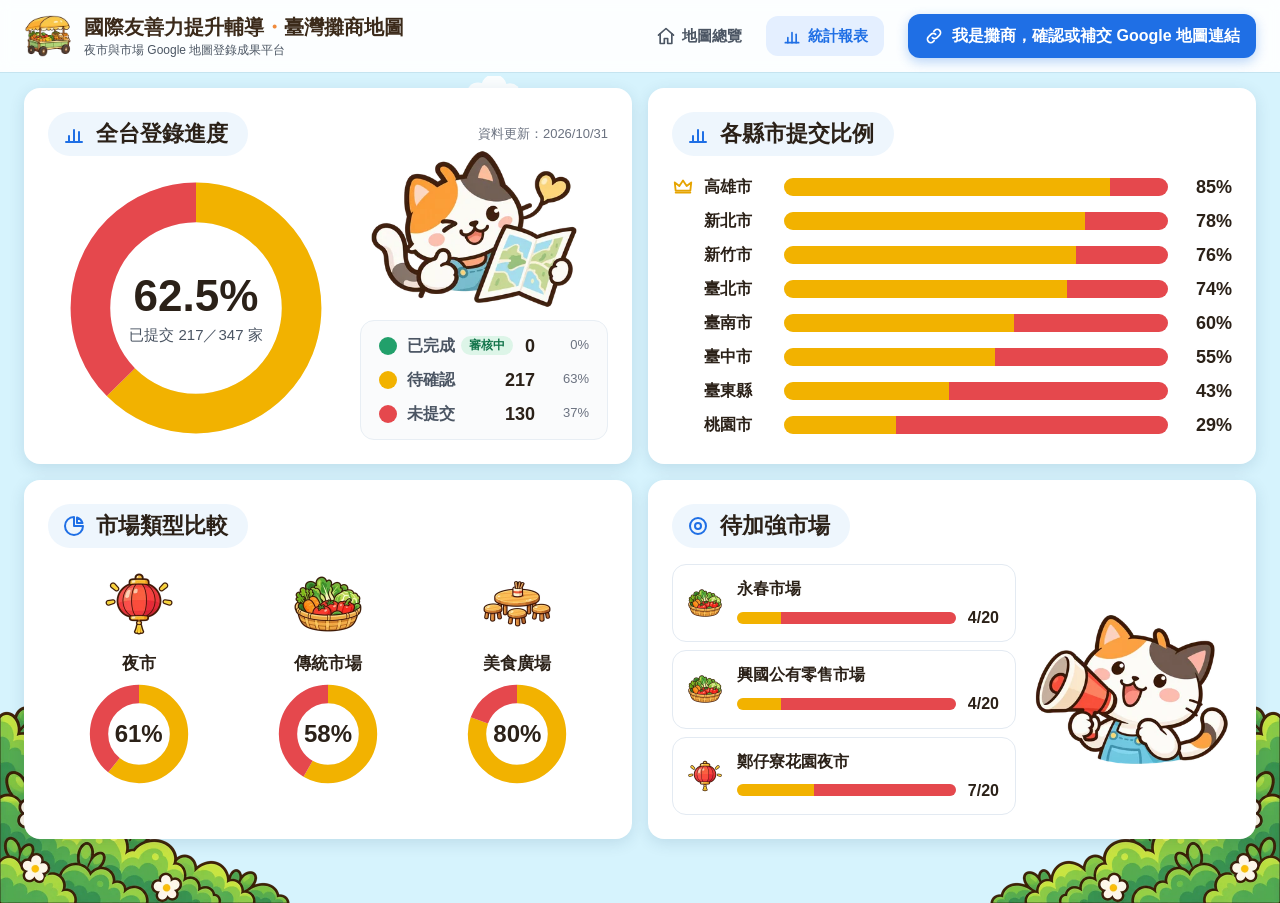
==== web/stats.html @ 911ab65e "統計報表頁網頁實作與頁首分頁（PLAN 任務 16） - 新增 web/stats.html、stats.css、stats.js、stats-calc.js（純計算，只讀 markets.json）" ====
<!doctype html>
<html lang="zh-Hant-TW">
<head>
<meta charset="utf-8">
<meta name="viewport" content="width=device-width, initial-scale=1, viewport-fit=cover">
<title>統計報表・國際友善力提升輔導・臺灣攤商地圖</title>
<meta name="description" content="各縣市、各市場類型的 Google 地圖登錄比例">
<link rel="icon" href="assets/logo.webp">
<link rel="stylesheet" href="css/tokens.css">
<link rel="stylesheet" href="css/layout.css">
<link rel="stylesheet" href="css/components.css">
<link rel="stylesheet" href="css/stats.css">
<script type="module" src="js/stats.js"></script>
</head>
<body class="stats-page" data-loading>
<a class="skip-link" href="#st-overview-title">跳到統計內容</a>

<header class="site-header">
  <a class="brand" href="./" aria-label="國際友善力提升輔導・臺灣攤商地圖 首頁">
    <img class="brand-logo" src="assets/logo.webp" alt="" width="48" height="48">
    <span class="brand-text">
      <span class="brand-title"><span class="brand-line">國際友善力<wbr>提升輔導<span class="brand-dot">・</span></span><span class="brand-line">臺灣攤商地圖</span></span>
      <span class="brand-sub">夜市與市場 Google 地圖登錄成果平台</span>
    </span>
  </a>
  <nav class="tabs" aria-label="分頁">
    <a class="tab" href="./"><svg class="icon" aria-hidden="true"><use href="assets/icons.svg#home"/></svg>地圖總覽</a>
    <a class="tab" href="stats.html" aria-current="page"><svg class="icon" aria-hidden="true"><use href="assets/icons.svg#chart"/></svg>統計報表</a>
  </nav>
  <a class="btn btn-primary submit-link" href="submit.html">
    <svg class="icon" aria-hidden="true"><use href="assets/icons.svg#link"/></svg>
    <span class="label-long">我是攤商，確認或補交 Google 地圖連結</span>
    <span class="label-short">確認連結</span>
  </a>
</header>

<main class="stats-main">
  <section class="card st-card st-overview" aria-labelledby="st-overview-title">
    <div class="st-head">
      <h2 id="st-overview-title" class="st-title" tabindex="-1"><svg class="icon" aria-hidden="true"><use href="assets/icons.svg#chart"/></svg>全台登錄進度</h2>
      <p class="st-updated"></p>
    </div>
    <img class="st-cat" src="assets/mascots/cat-camera.webp" alt="" aria-hidden="true">
    <div class="st-overview-body">
      <div class="st-donut st-donut-lg" role="img"></div>
      <ul class="st-legend"></ul>
    </div>
  </section>

  <section class="card st-card st-county" aria-labelledby="st-county-title">
    <div class="st-head">
      <h2 id="st-county-title" class="st-title"><svg class="icon" aria-hidden="true"><use href="assets/icons.svg#chart"/></svg>各縣市提交比例</h2>
    </div>
    <ol class="st-county-list"></ol>
  </section>

  <section class="card st-card st-types" aria-labelledby="st-types-title">
    <div class="st-head">
      <h2 id="st-types-title" class="st-title"><svg class="icon" aria-hidden="true"><use href="assets/icons.svg#pie"/></svg>市場類型比較</h2>
    </div>
    <ul class="st-type-list"></ul>
  </section>

  <section class="card st-card st-weak" aria-labelledby="st-weak-title">
    <div class="st-head">
      <h2 id="st-weak-title" class="st-title"><svg class="icon" aria-hidden="true"><use href="assets/icons.svg#target"/></svg>待加強市場</h2>
    </div>
    <div class="st-weak-body">
      <ul class="st-weak-list"></ul>
      <p class="st-weak-empty" hidden>所有市場都已提交，太棒了！</p>
      <img class="st-megaphone" src="assets/mascots/cat-megaphone.webp" alt="" aria-hidden="true">
    </div>
  </section>
</main>

<p class="load-error" role="alert" hidden>資料載入失敗，請重新整理頁面。</p>
</body>
</html>
---- web/css/tokens.css ----
/* 色彩、字級、間距（來源：design/svg/atoms/color-tokens.svg、docs/COUNTY_LABELS.md） */
:root {
  --ink: #2B2118;
  --body: #4B5563;
  --muted: #6B7280;
  --placeholder: #9CA3AF;
  --line: #E5E7EB;
  --line-soft: #F0F1F3;
  --field: #F3F4F6;
  --card: #FFFFFF;
  --page: #D6F3FD;
  --primary: #1F6FE5;
  --primary-soft: #E4EFFF;
  --accent: #F08A3C;
  --navy: #172040;

  /* 狀態：主色／淺底／文字（SVG_COMPONENTS §2：綠、黃、紅） */
  --verified: #22A06B;
  --verified-soft: #DDF5E8;
  --verified-text: #12744A;
  --submitted: #F2B200;
  --submitted-soft: #FFF3C4;
  --submitted-text: #8A6100;
  --not-submitted: #E5484D;
  --not-submitted-soft: #FFE1E1;
  --not-submitted-text: #BF2B31;

  /* 縣市標籤 */
  --label-head: #1660BE;
  --label-line: #C9D6E6;
  --label-dim-bg: #E6EDF3;
  --label-dim-head: #A7B6C6;
  --label-dim-text: #6B7A8C;
  --ring: #F08A3C;

  --radius: 16px;
  --shadow: 0 4px 16px rgb(11 59 91 / 0.12);
  --shadow-strong: 0 6px 20px rgb(11 59 91 / 0.24);
  --gap: 16px;
  --tap: 36px;

  --font: "Noto Sans TC", "PingFang TC", "Microsoft JhengHei", "Heiti TC", sans-serif;
  color-scheme: light;
}

@media (pointer: coarse) {
  :root { --tap: 44px; }
}
---- web/css/layout.css ----
/* 版面：三欄版 D 和清單版 L（docs/RESPONSIVE_LAYOUT.md §1～§5） */

/* 預設 D 版；JS 讀 --layout 決定 body[data-layout]，不另寫一份 matchMedia */
:root { --layout: d; }
@media (max-width: 767px),
       (max-width: 1279px) and (orientation: portrait),
       (max-width: 1023px),
       (orientation: landscape) and (max-height: 559px) {
  :root { --layout: l; }
}

*, *::before, *::after { box-sizing: border-box; }
html { -webkit-text-size-adjust: 100%; }
body {
  margin: 0;
  font-family: var(--font);
  color: var(--ink);
  background: var(--page);
  line-height: 1.45;
}
[hidden] { display: none !important; }
img { max-width: 100%; }

/* ---------- D 版（桌機、平板橫向） ---------- */
body[data-layout="d"] {
  --hdr: 72px;
  --side-min: 620px;
  --map-h: calc(100dvh - var(--hdr) - 32px);        /* 頁首下 16 + 底部 16 */
  --map-w: min(calc(var(--map-h) * 2 / 3), calc(100vw - 64px - var(--side-min)));
  display: grid;
  height: 100dvh;
  overflow: hidden;
  grid-template-rows: var(--hdr) minmax(0, 1fr);
  grid-template-columns: minmax(300px, 420px) var(--map-w) minmax(320px, 424px);
  grid-template-areas: "hdr hdr hdr" "left map right";
  justify-content: center;
  column-gap: var(--gap);
  row-gap: var(--gap);
  padding: 0 16px 16px;
}
/* 平板橫向 1024～1279：D 緊湊 */
@media (max-width: 1279px) {
  body[data-layout="d"] {
    --hdr: 64px;
    --side-min: 580px;
    grid-template-columns: minmax(280px, 360px) var(--map-w) minmax(300px, 380px);
  }
}
body[data-layout="d"] .site-header { grid-area: hdr; margin: 0 -16px; }
body[data-layout="d"] aside.left {
  grid-area: left;
  min-height: 0;
  overflow-y: auto;
  display: flex;
  flex-direction: column;
  gap: var(--gap);
  padding: 2px;
  margin: -2px;
}
body[data-layout="d"] main.map {
  grid-area: map;
  align-self: start;
  width: var(--map-w);
  aspect-ratio: 2 / 3;
}
body[data-layout="d"] aside.right {
  grid-area: right;
  min-height: 0;
  display: flex;
  flex-direction: column;
  gap: var(--gap);
}
body[data-layout="d"] .market-card { flex: 0 1 auto; max-height: 45%; min-height: 0; }
body[data-layout="d"] .vendor-card { flex: 1 1 0; min-height: 0; }
body[data-layout="d"] .site-footer,
body[data-layout="d"] .to-top { display: none; }

/* ---------- L 版（手機、平板直向） ---------- */
body[data-layout="l"] { --hdr: 56px; }
@media (min-width: 768px) {
  body[data-layout="l"] { --hdr: 64px; }
}
body[data-layout="l"] main.map { display: none; }
body[data-layout="l"] aside.left,
body[data-layout="l"] aside.right,
body[data-layout="l"] .site-footer {
  max-width: 992px;
  margin: 0 auto;
  padding: 0 16px;
  display: flex;
  flex-direction: column;
  gap: var(--gap);
}
body[data-layout="l"] aside.left { padding-top: var(--gap); }
body[data-layout="l"] aside.right { padding-top: var(--gap); }
body[data-layout="l"] .site-footer { padding-top: 24px; padding-bottom: calc(24px + env(safe-area-inset-bottom)); align-items: center; }
body[data-layout="l"] .site-header { position: sticky; top: 0; z-index: 20; }
body[data-layout="l"] { --tabs-h: 48px; }
body[data-layout="l"] [id] { scroll-margin-top: calc(var(--hdr) + var(--tabs-h) + 16px); }

/* ---------- 頁首 ---------- */
.site-header {
  height: var(--hdr, 72px);
  display: flex;
  align-items: center;
  gap: 24px;
  padding: 0 24px;
  background: rgb(255 255 255 / 0.92);
  backdrop-filter: blur(6px);
  box-shadow: 0 1px 0 rgb(11 59 91 / 0.08);
}
.brand { display: flex; align-items: center; gap: 12px; color: inherit; text-decoration: none; min-width: 0; min-height: 44px; }
.brand-logo { width: 48px; height: 48px; object-fit: contain; flex: none; }
.brand-text { display: flex; flex-direction: column; min-width: 0; }
.brand-title { font-size: 20px; font-weight: 900; color: #3B2A1A; white-space: nowrap; }
.brand-dot { color: var(--accent); }
.brand-sub { font-size: 12px; color: var(--body); white-space: nowrap; }
.tabs { display: flex; gap: 8px; margin-left: auto; }
.tab {
  display: inline-flex; align-items: center; gap: 6px;
  height: 40px; padding: 0 16px; border-radius: 12px;
  font-weight: 700; font-size: 15px; color: var(--body); text-decoration: none;
}
.tab[aria-current="page"] { background: var(--primary-soft); color: var(--primary); }
.submit-link { height: 44px; flex: none; white-space: nowrap; }
.submit-link .label-short { display: none; }

@media (max-width: 1279px) {
  body[data-layout="d"] .site-header { gap: 12px; padding: 0 16px; }
  body[data-layout="d"] .brand-logo { width: 40px; height: 40px; }
  body[data-layout="d"] .brand-title { font-size: 17px; }
  body[data-layout="d"] .tab { padding: 0 10px; font-size: 14px; }
  body[data-layout="d"] .submit-link { padding: 0 12px; gap: 6px; }
}

/* 手機的字體設定放大時，標題可能換成三行：頁首跟著長高，不要把字切掉 */
body[data-layout="l"] .site-header { height: auto; min-height: calc(var(--hdr) + var(--tabs-h)); padding: 4px 16px 0; gap: 8px; flex-wrap: wrap; }
/* 頁首可以換行是為了讓分頁排到第二列：標題要先縮、先換行，按鈕不能被擠下去 */
body[data-layout="l"] .brand { flex: 1 1 0; }
/* 精簡版分頁：頁首下方一列，兩格各半（RESPONSIVE_LAYOUT 決定 J、§13.3） */
body[data-layout="l"] .tabs {
  order: 3; flex: 1 0 100%; margin: 4px -16px 0; gap: 0;
  border-top: 1px solid var(--line-soft);
}
body[data-layout="l"] .tab {
  flex: 1 1 0; justify-content: center; height: var(--tabs-h); padding: 0 8px;
  border-radius: 0; font-size: 15px;
}
body[data-layout="l"] .tab[aria-current="page"] { background: none; box-shadow: inset 0 -4px 0 var(--primary); }
body[data-layout="l"] .brand-logo { width: 40px; height: 40px; }
body[data-layout="l"] .brand-title { font-size: 15px; }
body[data-layout="l"] .brand-sub { display: none; }
body[data-layout="l"] .submit-link { margin-left: auto; min-width: 72px; justify-content: center; padding: 0 12px; }
/* 手機：按鈕是「確認連結」，標題放不下一行，在「・」後面換行 */
@media (max-width: 767px) {
  body[data-layout="l"] .brand-title { white-space: normal; line-height: 1.2; }
  body[data-layout="l"] .brand-line { display: inline-block; white-space: nowrap; }
  body[data-layout="l"] .submit-link { padding: 0 10px; font-size: 14px; }
}
body[data-layout="l"] .submit-link .label-long { display: none; }
body[data-layout="l"] .submit-link .label-short { display: inline; }
body[data-layout="l"] .submit-link .icon { display: none; }
@media (min-width: 768px) {
  body[data-layout="l"] .brand-sub { display: block; }
  body[data-layout="l"] .brand-title { font-size: 17px; }
  body[data-layout="l"] .submit-link .icon { display: inline; }
  body[data-layout="l"] .submit-link .label-short { display: none; }
  body[data-layout="l"] .submit-link .label-long { display: inline; }
}
@media (max-width: 359px) {
  body[data-layout="l"] .brand-title { font-size: 13px; }
  /* 「國際友善力提升輔導・」一行放不下：只在「國際友善力」後面（<wbr>）再換一行，不要被切掉或斷在字中間 */
  body[data-layout="l"] .brand-line { white-space: normal; word-break: keep-all; }
}
---- web/css/components.css ----
/* 元件：卡片、按鈕、進度卡、篩選、清單、縣市標籤、地圖 */

.icon { width: 20px; height: 20px; flex: none; fill: none; stroke: currentColor; }
.sr-only {
  position: absolute; width: 1px; height: 1px; overflow: hidden;
  clip: rect(0 0 0 0); white-space: nowrap; margin: -1px;
}
.skip-link {
  position: absolute; left: 16px; top: -60px; z-index: 50;
  padding: 10px 16px; border-radius: 10px; background: var(--primary); color: #fff; font-weight: 700;
}
.skip-link:focus { top: 8px; }
:focus-visible { outline: 3px solid var(--primary); outline-offset: 2px; }

.card {
  background: var(--card);
  border-radius: var(--radius);
  box-shadow: var(--shadow);
  padding: 20px;
  position: relative;
}
.section-title { margin: 0; font-size: 18px; font-weight: 800; }

.btn {
  display: inline-flex; align-items: center; gap: 8px;
  min-height: var(--tap); padding: 0 16px; border-radius: 12px; border: 0;
  font: inherit; font-weight: 700; cursor: pointer; text-decoration: none;
}
.btn-primary { background: var(--primary); color: #fff; box-shadow: 0 4px 12px rgb(31 111 229 / 0.3); }
.btn-primary:hover { background: #1760CC; }
.btn-secondary { background: var(--primary-soft); color: var(--primary); min-height: 44px; min-width: 128px; justify-content: center; }

/* ---------- 進度卡 ---------- */
.progress-title { margin: 0; font-size: 22px; font-weight: 900; padding-right: 120px; }
.progress-updated { margin: 2px 0 12px; color: var(--muted); font-size: 13px; padding-right: 120px; }
.progress-body { display: flex; align-items: center; gap: 16px; }
.donut { position: relative; width: 120px; height: 120px; flex: none; }
.donut svg { width: 100%; height: 100%; display: block; }
.donut circle { fill: none; stroke-width: 16; }
.donut-center { position: absolute; inset: 0; display: flex; flex-direction: column; align-items: center; justify-content: center; }
.donut-value { font-size: 26px; font-weight: 900; line-height: 1.1; }
.donut-unit { font-size: 13px; font-weight: 700; color: var(--body); }
.progress-legend { list-style: none; margin: 0; padding: 10px 12px; flex: 1; min-width: 0; border: 1px solid var(--line); border-radius: 12px; display: grid; gap: 6px; }
.progress-legend li { display: grid; grid-template-columns: 10px 1fr auto; align-items: center; gap: 8px; font-size: 13px; }
.progress-legend .dot { width: 10px; height: 10px; border-radius: 50%; }
.progress-legend b { font-size: 14px; }
.progress-legend small { color: var(--muted); font-weight: 400; }
/* 窄的左欄（D 緊湊 280px）：圓環縮小，圖例數字換到第二行 */
.progress-card { container-type: inline-size; }
@container (max-width: 340px) {
  body[data-layout="d"] .donut { width: 96px; height: 96px; }
  body[data-layout="d"] .donut-value { font-size: 20px; }
  body[data-layout="d"] .progress-body { gap: 10px; }
  body[data-layout="d"] .progress-legend { padding: 6px 8px; }
  body[data-layout="d"] .progress-legend li { grid-template-columns: 10px 1fr; row-gap: 0; }
  body[data-layout="d"] .progress-legend li b { grid-column: 2; }
}
/* 入口 B：連到統計頁，整列可點（PLAN §2） */
.progress-more {
  margin-top: 12px; display: flex; align-items: center; justify-content: center; gap: 2px;
  min-height: 44px; border-radius: 12px; background: var(--primary-soft); color: var(--primary);
  font-weight: 800; text-decoration: none;
}
.progress-more:hover { background: #D6E6FF; }
.progress-more .icon { stroke-width: 2.4; }
.progress-girl, .progress-cat { position: absolute; right: 12px; top: 8px; pointer-events: none; }
.progress-girl { width: 112px; display: none; }
.progress-cat { width: 72px; display: none; }
@media (min-height: 900px) {
  body[data-layout="d"] .progress-girl { display: block; }
  body[data-layout="d"] .donut { width: 176px; height: 176px; }
  body[data-layout="d"] .donut-value { font-size: 34px; }
}
body[data-layout="d"] .progress-title,
body[data-layout="d"] .progress-updated { padding-right: 0; }
@media (min-height: 900px) {
  body[data-layout="d"] .progress-title,
  body[data-layout="d"] .progress-updated { padding-right: 112px; }
}
body[data-layout="l"] .progress-card { padding: 16px; }
body[data-layout="l"] .progress-cat { display: block; right: 8px; top: 4px; }
body[data-layout="l"] .progress-title { font-size: 16px; padding-right: 76px; }
body[data-layout="l"] .progress-updated { font-size: 12px; margin-bottom: 8px; padding-right: 76px; }
body[data-layout="l"] .donut { width: 96px; height: 96px; }
body[data-layout="l"] .donut-value { font-size: 20px; }
body[data-layout="l"] .progress-legend { padding: 6px 10px; gap: 4px; }
body[data-layout="l"] .progress-legend .total { display: none; }  /* 圓環中間已經是完成率 */
@media (min-width: 768px) {
  body[data-layout="l"] .progress-cat { width: 96px; }
  body[data-layout="l"] .progress-title,
  body[data-layout="l"] .progress-updated { padding-right: 100px; }
}

/* ---------- 篩選面板 ---------- */
.filter-panel { display: flex; flex-direction: column; gap: 14px; }
.search-box {
  display: flex; align-items: center; gap: 8px;
  height: 44px; padding: 0 12px; border-radius: 12px;
  border: 1.5px solid #C9D6E6; background: #fff; color: var(--muted);
}
.search-box:focus-within { border-color: var(--primary); }
.search-box input { flex: 1; min-width: 0; border: 0; outline: 0; font: inherit; font-size: 16px; color: var(--ink); background: transparent; height: 100%; }
.filter-selects { display: grid; gap: 10px; }
.select-row { display: grid; grid-template-columns: 76px 1fr; align-items: center; gap: 8px; }
.select-label { display: flex; align-items: center; gap: 8px; margin: 0; font-weight: 800; font-size: 16px; }
.select-label .icon { color: var(--primary); }
.select-row select {
  height: 44px; padding: 0 12px; border-radius: 12px; border: 1.5px solid #C9D6E6; background: #fff;
  font: inherit; font-size: 15px; color: var(--ink); min-width: 0;
}
.filter-status { display: grid; gap: 10px; }
.status-buttons { display: grid; grid-template-columns: repeat(4, 1fr); gap: 8px; }
.status-btn {
  min-height: 52px; border: 2px solid transparent; border-radius: 14px; cursor: pointer;
  font: inherit; font-size: 14px; font-weight: 800; line-height: 1.2;
  display: flex; flex-direction: column; align-items: center; justify-content: center; padding: 4px 2px;
}
.status-btn b { font-size: 18px; }
.status-btn[data-status="all"] { background: var(--primary-soft); color: var(--primary); }
.status-btn[data-status="verified"] { background: var(--verified-soft); color: var(--verified-text); }
.status-btn[data-status="submitted"] { background: var(--submitted-soft); color: var(--submitted-text); }
.status-btn[data-status="not_submitted"] { background: var(--not-submitted-soft); color: var(--not-submitted-text); }
.status-btn[aria-checked="true"] { color: #fff; box-shadow: 0 4px 10px rgb(11 59 91 / 0.18); }
.status-btn[data-status="all"][aria-checked="true"] { background: var(--primary); }
.status-btn[data-status="verified"][aria-checked="true"] { background: var(--verified); }
.status-btn[data-status="submitted"][aria-checked="true"] { background: #C98F00; }
.status-btn[data-status="not_submitted"][aria-checked="true"] { background: var(--not-submitted); }
.status-note { border: 1px solid var(--line); border-radius: 12px; padding: 10px 12px; font-size: 13px; color: var(--body); }
.status-note-title { display: flex; align-items: center; gap: 6px; margin: 0 0 4px; font-weight: 800; color: var(--ink); }
.status-note-title .icon, .status-note-toggle .icon { width: 18px; height: 18px; color: var(--primary); }
.status-note-list { margin: 0; padding-left: 20px; display: grid; gap: 2px; }
.status-note-toggle { display: none; }
.megaphone-cat { width: 150px; align-self: center; display: none; }
@media (min-height: 900px) {
  body[data-layout="d"] .megaphone-cat { display: block; }
}
body[data-layout="l"] .filter-panel { display: none; }
body[data-layout="l"] .site-footer .megaphone-cat { display: block; width: 80px; }

/* L 版：搜尋和狀態按鈕搬到攤商清單上面 */
body[data-layout="l"] .vendor-filters { display: grid; gap: 12px; margin-bottom: 16px; }
body[data-layout="l"] .status-note { border: 0; padding: 0; }
body[data-layout="l"] .status-note-title { display: none; }
body[data-layout="l"] .status-note-toggle {
  display: flex; align-items: center; gap: 6px; width: 100%; min-height: 44px;
  border: 1px solid var(--line); border-radius: 12px; background: #fff; padding: 0 12px;
  font: inherit; font-weight: 700; color: var(--ink); cursor: pointer;
}
body[data-layout="l"] .status-note:not([data-open]) .status-note-list { display: none; }
body[data-layout="l"] .status-note-list { padding: 8px 12px 0 28px; }
body[data-layout="l"] .filter-status > .select-label { display: none; }

/* ---------- 市場清單卡 ---------- */
.market-card { display: flex; flex-direction: column; padding: 0; z-index: 5; }
.market-card .market-list { border-radius: 0 0 var(--radius) var(--radius); }
.market-head { position: relative; flex: none; }
.county-switch {
  display: flex; align-items: center; gap: 12px; width: 100%; min-height: 72px;
  padding: 12px 20px; border: 0; background: #fff; cursor: pointer; text-align: left; font: inherit; color: inherit;
  border-bottom: 1px solid var(--line-soft);
}
.market-head-icon { width: 40px; height: 40px; color: var(--primary); stroke-width: 1.6; }
.market-head-text { display: flex; flex-direction: column; flex: 1; min-width: 0; }
.market-head-name { font-size: 22px; font-weight: 900; }
.market-head-sub { font-size: 14px; color: var(--body); }
.county-switch .chevron { width: 24px; height: 24px; transition: transform .15s; }
.county-switch[aria-expanded="true"] .chevron { transform: rotate(180deg); }
.county-switch-list {
  position: absolute; top: calc(100% - 4px); right: 12px; z-index: 30; width: 220px;
  list-style: none; margin: 0; padding: 6px; background: #fff; border-radius: 12px; box-shadow: var(--shadow-strong);
  max-height: 360px; overflow-y: auto;
}
.county-switch-list li {
  display: flex; align-items: center; justify-content: space-between;
  min-height: 40px; padding: 0 12px; border-radius: 8px; cursor: pointer; font-weight: 700;
}
.county-switch-list li[aria-selected="true"]::after { content: "✓"; color: var(--primary); }
.county-switch-list li.active, .county-switch-list li:hover { background: var(--primary-soft); }
.market-title-l { display: none; }
.market-toggle { display: none; }
.market-list { overflow-y: auto; padding: 8px; display: flex; flex-direction: column; gap: 4px; }
.market-list > * { flex: none; }
.market-group { margin: 6px 12px 2px; font-size: 13px; font-weight: 800; color: var(--muted); }
.market-row {
  display: grid; grid-template-columns: 64px 1fr 20px; align-items: center; gap: 12px;
  min-height: 72px; padding: 8px 10px; border-radius: 12px; border: 1.5px solid transparent;
  background: #fff; cursor: pointer; text-align: left; font: inherit; color: inherit; width: 100%;
}
.market-row:hover { background: #F5F9FF; }
.market-row[aria-current="true"] { background: var(--primary-soft); border-color: #B9D3FB; }
.market-thumb { width: 64px; height: 52px; border-radius: 10px; object-fit: cover; background: var(--field); }
.market-info { display: flex; flex-direction: column; min-width: 0; }
.market-name { font-weight: 800; font-size: 16px; }
.market-meta { font-size: 13px; color: var(--body); }
.market-meta .sep { color: var(--placeholder); margin: 0 4px; }
.market-card { container-type: inline-size; }
@container (max-width: 340px) {
  .market-meta { font-size: 12px; }
  .market-meta .sep { margin: 0 2px; }
}
.market-row .icon { color: var(--muted); }
.market-row-all { grid-template-columns: 1fr 20px; min-height: 48px; }

body[data-layout="l"] .market-card { padding: 0; overflow: visible; background: none; box-shadow: none; }
body[data-layout="l"] .county-switch,
body[data-layout="l"] .county-switch-list { display: none; }
body[data-layout="l"] .market-title-l { display: block; margin-bottom: 8px; }
body[data-layout="l"] .market-toggle {
  display: flex; align-items: center; gap: 8px; width: 100%; min-height: 48px; padding: 0 12px;
  border: 1px dashed #B9D3FB; border-radius: 12px; background: #F5F9FF; color: var(--primary);
  font: inherit; font-weight: 700; cursor: pointer; text-align: left;
}
body[data-layout="l"] .market-toggle[hidden] { display: none; }
body[data-layout="l"] .market-toggle .hint { color: var(--body); font-weight: 400; font-size: 13px; flex: 1; }
body[data-layout="l"] .market-list { padding: 8px; overflow: visible; margin-top: 8px; background: #fff; border-radius: var(--radius); box-shadow: var(--shadow); }
body[data-layout="l"] .market-row { grid-template-columns: 48px 1fr 20px; min-height: 68px; }
body[data-layout="l"] .market-row-all { grid-template-columns: 1fr 20px; min-height: 48px; }
body[data-layout="l"] .market-thumb { width: 48px; height: 48px; }
.market-row .check { color: var(--primary); font-weight: 900; }

/* ---------- 攤商清單 ---------- */
.vendor-card { display: flex; flex-direction: column; padding: 0; overflow: hidden; }
.vendor-title { margin: 0; padding: 18px 20px 12px; font-size: 20px; font-weight: 900; flex: none; }
.vendor-title:focus { outline: none; }
.vendor-title:focus-visible { outline: 3px solid var(--primary); outline-offset: -3px; }
.vendor-head, .vendor-row { display: grid; grid-template-columns: 1fr 76px 44px; align-items: center; gap: 8px; }
.vendor-head { flex: none; padding: 8px 20px; background: var(--field); font-size: 14px; font-weight: 800; color: var(--body); }
.vendor-scroll { flex: 1; min-height: 0; overflow-y: auto; }
.vendor-list { list-style: none; margin: 0; padding: 0 12px 12px 20px; }
.vendor-row { min-height: 48px; border-bottom: 1px solid var(--line-soft); }
.vendor-name { font-weight: 700; font-size: 15px; overflow-wrap: anywhere; padding: 6px 0; }
.badge {
  display: inline-flex; justify-content: center; align-items: center; height: 28px; border-radius: 999px;
  font-size: 13px; font-weight: 800; padding: 0 10px; white-space: nowrap;
}
.badge[data-status="verified"] { background: var(--verified); color: #fff; }
.badge[data-status="submitted"] { background: var(--submitted-soft); color: var(--submitted-text); box-shadow: inset 0 0 0 1px #F2D16B; }
.badge[data-status="not_submitted"] { background: var(--not-submitted-soft); color: var(--not-submitted-text); }
.vendor-action {
  display: inline-flex; align-items: center; justify-content: center; width: 40px; height: 40px;
  border-radius: 10px; color: var(--primary);
}
.vendor-action:hover { background: var(--primary-soft); }
.empty-state { text-align: center; padding: 24px 16px 32px; color: var(--body); }
.empty-state img { width: 160px; height: auto; }
.empty-text { margin: 8px 0 14px; font-weight: 700; }
.vendor-card.is-empty .vendor-head { display: none; }

body[data-layout="l"] .vendor-card { padding: 16px; overflow: visible; }
body[data-layout="l"] .vendor-title { padding: 0 0 8px; font-size: 18px; }
body[data-layout="l"] .vendor-head { display: none; }
body[data-layout="l"] .vendor-scroll { overflow: visible; }
body[data-layout="l"] .vendor-list { padding: 0; }
body[data-layout="l"] .vendor-row { min-height: 56px; grid-template-columns: 1fr auto 44px; }
body[data-layout="l"] .vendor-action { width: 44px; height: 44px; }

.to-top {
  position: fixed; right: 16px; bottom: calc(16px + env(safe-area-inset-bottom)); z-index: 25;
  width: 44px; height: 44px; border-radius: 50%; border: 0; background: var(--primary); color: #fff;
  box-shadow: var(--shadow-strong); display: flex; align-items: center; justify-content: center; cursor: pointer;
}
.to-top .icon { transform: rotate(180deg); }

/* ---------- 縣市卡片（L 版）和地圖標籤共用的卡片外觀 ---------- */
.county-grid { display: grid; grid-template-columns: repeat(3, 1fr); gap: 8px; margin-top: 8px; container-type: inline-size; }
@container (min-width: 856px) {
  .county-grid { grid-template-columns: repeat(9, 1fr); }
}
.county-tile, .county-label {
  display: flex; flex-direction: column; padding: 4px; border-radius: 12px;
  background: #fff; border: 1px solid var(--label-line); box-shadow: 0 2px 6px rgb(11 59 91 / 0.12);
  font: inherit; color: var(--navy); cursor: pointer; text-align: center;
}
.county-tile { min-height: 80px; padding: 3px; }
.tile-head, .label-head {
  display: flex; align-items: center; justify-content: center; gap: 4px;
  background: var(--label-head); color: #fff; border-radius: 9px; font-weight: 800; white-space: nowrap;
}
.tile-head { min-height: 28px; font-size: 14px; border-radius: 9px; }
.tile-body, .label-body { flex: 1; display: flex; flex-direction: column; justify-content: center; font-weight: 800; line-height: 1.3; }
.tile-body { font-size: 12px; padding: 2px 0; }
.county-tile[aria-pressed="true"] { box-shadow: 0 0 0 3px var(--ring), 0 2px 6px rgb(11 59 91 / 0.12); }
.county-tile:hover { box-shadow: var(--shadow-strong); }

/* ---------- 地圖 ---------- */
main.map { position: relative; user-select: none; -webkit-user-select: none; }
.map-viewport { position: absolute; inset: 0; overflow: hidden; touch-action: none; cursor: grab; }
.map-viewport.dragging { cursor: grabbing; }
.map-plane { position: absolute; inset: 0; transform-origin: 0 0; will-change: transform; }
.layer-base, .layer-future { position: absolute; inset: 0; width: 100%; height: 100%; display: block; }
.layer-base {
  /* 地圖框四邊 24px 淡出到頁面底色；只套在底圖層（RESPONSIVE_LAYOUT §2.2）。
     遮罩對齊目前看得到的範圍，map.js 依縮放設定 --mx/--my/--mw/--mh/--mf，放大後邊緣仍是 24px */
  --fade-x: linear-gradient(to right, transparent, #000 var(--mf, 24px), #000 calc(100% - var(--mf, 24px)), transparent);
  --fade-y: linear-gradient(to bottom, transparent, #000 var(--mf, 24px), #000 calc(100% - var(--mf, 24px)), transparent);
  -webkit-mask-image: var(--fade-x), var(--fade-y);
  -webkit-mask-composite: source-in;
  mask-image: var(--fade-x), var(--fade-y);
  mask-composite: intersect;
  mask-repeat: no-repeat;
  mask-size: var(--mw, 100%) var(--mh, 100%);
  mask-position: var(--mx, 0) var(--my, 0);
}
.layer-future { pointer-events: none; }
.layer-labels { position: absolute; inset: 0; pointer-events: none; }

.county-label {
  position: absolute; pointer-events: auto; z-index: 1;
  transform: translate(-50%, -50%) scale(var(--inv, 1));
  width: 136px; height: 92px;
  transition: box-shadow .12s, border-color .12s;
}
.county-label:hover { box-shadow: var(--shadow-strong); border-color: #8FB0DA; }
.county-label:focus-visible { outline: 3px solid var(--primary); outline-offset: 0; z-index: 3; }
.county-label[aria-pressed="true"] { z-index: 2; box-shadow: 0 0 0 3px var(--ring), var(--shadow-strong); }
.label-head { height: 34px; font-size: 18px; flex: none; }
.label-head svg { width: 22px; height: 22px; }
.label-body { font-size: 15px; }
.label-compact { display: none; }
.layer-labels[data-size="compact"] .county-label { width: 88px; height: 54px; padding: 3px; }
.layer-labels[data-size="compact"] .label-head { height: 24px; font-size: 13px; }
.layer-labels[data-size="compact"] .label-head svg,
.layer-labels[data-size="compact"] .label-full { display: none; }
.layer-labels[data-size="compact"] .label-compact { display: block; font-size: 11px; }
.county-label.dim { background: var(--label-dim-bg); border-color: #D3DCE6; color: var(--label-dim-text); box-shadow: none; }
.county-label.dim .label-head { background: var(--label-dim-head); }

/* 疊加物：固定在地圖框上，不隨縮放（LAYER_ARCHITECTURE §2 第 4 層） */
.map-overlay { position: absolute; inset: 0; pointer-events: none; }
.map-overlay > * { pointer-events: auto; }
.overlay-headline {
  position: absolute; left: 0; top: 0; width: 41.02%; height: 26.04%;
  container-type: size; pointer-events: none; transition: opacity .2s;
}
.headline-bubble {
  position: absolute; left: 6%; top: 5%; width: 90%; height: 74%;
  background: #FFFDF8; border: 2px solid #3B2A1A; border-radius: 48% 52% 46% 54% / 56% 50% 50% 44%;
  display: flex; flex-direction: column; align-items: center; justify-content: center;
  font-size: clamp(11px, 7cqw, 28px); font-weight: 900; color: #3B2A1A; line-height: 1.15; text-align: center;
  box-shadow: 0 4px 0 rgb(59 42 26 / 0.15);
}
.headline-bubble .big { font-size: 1.45em; color: #3B2A1A; }
.headline-bubble .num { color: var(--accent); }
.headline-bubble .small { font-size: .72em; margin-top: .2em; }
.overlay-cat {
  position: absolute; left: 0; top: 0; width: 24.41%; height: 36.46%;
  pointer-events: none; transition: opacity .2s;
}
.overlay-cat img { position: absolute; left: 4%; bottom: 0; width: 92%; height: auto; }
main.map[data-tier="md"] .overlay-cat { display: none; }
main.map[data-tier="md"] .headline-bubble { font-size: clamp(10px, 6cqw, 20px); }
main.map[data-tier="sm"] .overlay-headline { display: none; }
main.map[data-tier="sm"] .overlay-cat { width: 64px; height: 64px; left: 6px; top: 6px; }
main.map[data-tier="sm"] .overlay-cat img { width: 64px; left: 0; }
main.map.zoomed .overlay-headline,
main.map.zoomed .overlay-cat { opacity: 0; }

.overlay-controls {
  position: absolute; left: 58.59%; top: 81.38%; right: 0; bottom: 0;
  display: flex; flex-direction: column; align-items: flex-end; justify-content: flex-end; gap: 8px; padding: 8px;
  pointer-events: none;
}
.overlay-controls > * { pointer-events: auto; }
.zoom-buttons { display: flex; gap: 6px; }
.zoom-btn {
  width: var(--tap); height: var(--tap); min-width: 40px; min-height: 40px; border-radius: 10px; border: 0;
  background: #fff; color: var(--ink); box-shadow: var(--shadow); cursor: pointer;
  display: flex; align-items: center; justify-content: center;
}
.zoom-btn:disabled { color: var(--placeholder); cursor: default; }
.legend {
  width: 190px; background: rgb(255 255 255 / 0.95); border-radius: 12px; box-shadow: var(--shadow);
  padding: 8px 12px; font-size: 12px; color: var(--body);
}
.legend p { margin: 0 0 4px; font-weight: 800; color: var(--ink); }
.legend ul { list-style: none; margin: 0; padding: 0; display: grid; gap: 4px; }
.legend li { display: flex; align-items: center; gap: 6px; }
.legend .swatch { width: 14px; height: 14px; border-radius: 4px; background: var(--label-head); flex: none; }
.legend .swatch.off { background: #fff; border: 1.5px solid #C9D6E6; }
.legend-toggle { display: none; }
main.map:not([data-tier="lg"]) .legend-toggle {
  display: inline-flex; align-items: center; gap: 4px; height: 32px; padding: 0 10px; border: 0; border-radius: 10px;
  background: #fff; box-shadow: var(--shadow); font: inherit; font-size: 13px; font-weight: 700; color: var(--ink); cursor: pointer;
}
main.map:not([data-tier="lg"]) .legend:not(.open) { display: none; }
main.map:not([data-tier="lg"]) .legend { position: absolute; right: 8px; bottom: 48px; }

/* ---------- 載入中、錯誤 ---------- */
body[data-loading] .vendor-list::before,
body[data-loading] .market-list::before {
  content: ""; display: block; height: 200px; margin: 12px 0; border-radius: 12px;
  background: linear-gradient(90deg, var(--field) 25%, #fafafa 50%, var(--field) 75%) 0 0 / 200% 100%;
  animation: shimmer 1.2s infinite linear;
}
@keyframes shimmer { to { background-position: -200% 0; } }
.load-error { position: fixed; left: 50%; top: 96px; transform: translateX(-50%); z-index: 40; background: #fff; color: var(--not-submitted-text); padding: 12px 20px; border-radius: 12px; box-shadow: var(--shadow-strong); font-weight: 700; }

@media (prefers-reduced-motion: reduce) {
  *, *::before, *::after { transition: none !important; animation: none !important; scroll-behavior: auto !important; }
}
---- web/css/stats.css ----
/* 統計報表頁（docs/RESPONSIVE_LAYOUT.md §13；參考 design/svg/pages/stats-desktop.svg、stats-mobile.svg）
   頁首沿用 layout.css 的 D／L 樣式；內容 ≥ 1024 寬是 2×2，以下是單欄。 */

/* layout.css 的 D 版會把 body 變成三欄 grid、固定高度：統計頁不用，改回一般捲動 */
body.stats-page[data-layout] {
  display: block;
  height: auto;
  min-height: 100dvh;
  overflow: visible;
  padding: 0;
  position: relative;
  --bar-h: 18px;
  background:
    url("data:image/svg+xml,%3Csvg xmlns='http://www.w3.org/2000/svg' viewBox='0 0 80 40'%3E%3Cg fill='%23fff' opacity='.9'%3E%3Ccircle cx='20' cy='22' r='14'/%3E%3Ccircle cx='40' cy='14' r='16'/%3E%3Ccircle cx='60' cy='22' r='13'/%3E%3Crect x='6' y='22' width='68' height='14' rx='7'/%3E%3C/g%3E%3C/svg%3E") no-repeat 38% 76px / 64px auto,
    url("data:image/svg+xml,%3Csvg xmlns='http://www.w3.org/2000/svg' viewBox='0 0 80 40'%3E%3Cg fill='%23fff' opacity='.8'%3E%3Ccircle cx='20' cy='22' r='14'/%3E%3Ccircle cx='40' cy='14' r='16'/%3E%3Ccircle cx='60' cy='22' r='13'/%3E%3Crect x='6' y='22' width='68' height='14' rx='7'/%3E%3C/g%3E%3C/svg%3E") no-repeat 82% 92px / 48px auto,
    var(--page);
}
body.stats-page[data-layout="d"] .site-header { margin: 0; }
body.stats-page[data-loading] .stats-main { visibility: hidden; }

/* 角落樹叢：在卡片後面，貼著頁面最底下 */
body.stats-page::before,
body.stats-page::after {
  content: ""; position: absolute; bottom: 0; z-index: 0; pointer-events: none;
  width: 320px; height: 240px;
  background: url("../assets/stats/bush.webp") no-repeat left bottom / contain;
}
body.stats-page::before { left: 0; }
body.stats-page::after { right: 0; transform: scaleX(-1); }

.stats-main {
  position: relative; z-index: 1;
  max-width: 1440px; margin: 0 auto;
  padding: 16px 24px 64px;
  display: grid; gap: var(--gap);
  grid-template-columns: repeat(2, minmax(0, 1fr));
}

/* ---------- 卡片共用 ---------- */
.st-card { padding: 24px; display: flex; flex-direction: column; gap: 16px; min-width: 0; }
.st-head { display: flex; align-items: center; justify-content: space-between; gap: 12px; flex-wrap: wrap; }
.st-title {
  margin: 0; display: inline-flex; align-items: center; gap: 10px;
  padding: 6px 20px 6px 14px; border-radius: 999px; background: #EEF6FD;
  font-size: 22px; font-weight: 900;
}
.st-title .icon { width: 24px; height: 24px; color: var(--primary); stroke-width: 2.4; }
.st-updated { margin: 0; color: var(--muted); font-size: 13px; }

.seg-verified { --c: var(--verified); }
.seg-submitted { --c: var(--submitted); }
.seg-not_submitted { --c: var(--not-submitted); }

/* 甜甜圈 */
.st-donut { position: relative; flex: none; }
.st-donut svg { display: block; width: 100%; height: 100%; }
.st-donut circle { fill: none; stroke: var(--c); stroke-width: 20; }
.st-donut .seg-bg { stroke: var(--line-soft); }
.st-donut-center {
  position: absolute; inset: 0; display: flex; flex-direction: column;
  align-items: center; justify-content: center; text-align: center; line-height: 1.1;
}
.st-donut-lg { width: 264px; height: 264px; }
.st-donut-lg circle { stroke-width: 18; }
.st-big { font-size: 44px; font-weight: 900; }
.st-sub { margin-top: 6px; font-size: 15px; color: var(--body); font-weight: 500; }
.st-donut-sm { width: 100px; height: 100px; }
.st-donut-sm circle { stroke-width: 22; }
.st-donut-sm b { font-size: 24px; font-weight: 900; }

/* 100% 堆疊長條：段的寬度用原始比例；太窄的段至少「高度一半＋2px」，不會被圓角切掉 */
.st-bar {
  display: flex; height: var(--bar-h); border-radius: calc(var(--bar-h) / 2);
  overflow: hidden; background: var(--line-soft); min-width: 0;
}
.st-bar i { flex: 0 1 var(--w); min-width: calc(var(--bar-h) / 2 + 2px); background: var(--c); }

/* ---------- ① 全台登錄進度 ---------- */
.st-overview { position: relative; }
.st-cat { position: absolute; right: 48px; top: 60px; width: 220px; pointer-events: none; }
/* 桌機：圖例貼底，上面留給貓 */
.st-overview-body { display: flex; align-items: flex-end; gap: 32px; flex: 1; }
.st-overview-body .st-donut-lg { margin-left: 16px; }
.st-legend {
  list-style: none; margin: 0; padding: 12px 18px; flex: 1; min-width: 0;
  display: grid; gap: 8px; border: 1px solid #E8EEF4; border-radius: 14px; background: #FAFBFC;
}
.st-legend li { display: grid; grid-template-columns: 18px minmax(0, 1fr) auto 44px; align-items: center; gap: 10px; }
.st-legend .dot { width: 18px; height: 18px; border-radius: 50%; background: var(--c); }
.st-legend-name { font-weight: 700; color: var(--body); display: inline-flex; align-items: center; gap: 6px; flex-wrap: wrap; }
.st-legend b { font-size: 18px; font-weight: 900; text-align: right; }
.st-legend small { color: var(--muted); font-size: 13px; text-align: right; }
.st-reviewing {
  font-size: 12px; font-weight: 700; padding: 1px 8px; border-radius: 999px;
  background: var(--verified-soft); color: var(--verified-text);
}

/* ---------- ② 各縣市提交比例 ---------- */
.st-county-list { list-style: none; margin: 0; padding: 0; display: grid; gap: 4px; }
.st-county-list li { display: grid; grid-template-columns: 24px 4.5em minmax(0, 1fr) 3.5em; align-items: center; gap: 8px; min-height: 30px; }
.st-crown .icon { width: 22px; height: 22px; color: #E6A400; stroke-width: 2.2; display: block; }
.st-name { font-weight: 700; font-size: 16px; }
.st-pct { font-size: 18px; font-weight: 900; text-align: right; }

/* ---------- ③ 市場類型比較 ---------- */
.st-type-list {
  list-style: none; margin: 0; padding: 0; flex: 1;
  display: grid; grid-template-columns: repeat(var(--n, 3), minmax(0, 1fr)); gap: 8px; align-items: start;
}
.st-type-list li { display: flex; flex-direction: column; align-items: center; gap: 8px; }
.st-type-list img { width: 80px; height: 80px; }
.st-type-name { font-weight: 700; font-size: 17px; }

/* ---------- ④ 待加強市場 ---------- */
.st-weak-body { display: grid; grid-template-columns: minmax(0, 1fr) 200px; align-items: center; gap: 16px; flex: 1; }
.st-weak-list { list-style: none; margin: 0; padding: 0; display: grid; gap: 8px; }
.st-weak-list li {
  display: grid; grid-template-columns: 40px minmax(0, 1fr) auto; grid-template-rows: auto auto;
  column-gap: 12px; row-gap: 6px; align-items: center;
  padding: 12px 16px 12px 12px; border: 1.5px solid #E3EAF2; border-radius: 14px; background: #fff;
}
.st-weak-list img { grid-row: 1 / 3; width: 40px; height: 40px; }
.st-weak-name { grid-column: 2 / 4; font-weight: 700; font-size: 16px; overflow-wrap: anywhere; }
.st-weak-list .st-bar { --bar-h: 12px; }
.st-frac { font-weight: 800; font-size: 16px; }
.st-weak-empty { margin: 0; font-size: 20px; font-weight: 900; }
.st-megaphone { width: 200px; pointer-events: none; }

.st-empty { grid-column: 1 / -1; text-align: center; font-weight: 700; color: var(--body); }

/* ---------- 窄的 2×2（1024～1279）：卡片約 430 寬，甜甜圈和貓縮小，圖例才放得下 ---------- */
@media (min-width: 1024px) and (max-width: 1279px) {
  .st-donut-lg { width: 190px; height: 190px; }
  .st-overview-body .st-donut-lg { margin-left: 0; }
  .st-overview-body { gap: 20px; }
  .st-big { font-size: 34px; }
  .st-sub { font-size: 13px; }
  .st-cat { width: 150px; right: 24px; top: 60px; }
  .st-legend { padding: 10px 12px; }
  .st-legend li { grid-template-columns: 16px minmax(0, 1fr) auto 36px; gap: 8px; }
  .st-legend .dot { width: 16px; height: 16px; }
  .st-weak-body { grid-template-columns: minmax(0, 1fr) 140px; }
  .st-megaphone { width: 140px; }
}

/* ---------- 單欄（< 1024） ---------- */
@media (max-width: 1023px) {
  body.stats-page[data-layout] { --bar-h: 14px; }
  body.stats-page::before, body.stats-page::after { width: 160px; height: 120px; }
  .stats-main { grid-template-columns: minmax(0, 1fr); padding: 16px 16px 48px; max-width: 720px; }
  .st-card { padding: 16px; gap: 12px; }
  .st-title { font-size: 18px; padding: 4px 16px 4px 12px; }
  .st-title .icon { width: 20px; height: 20px; }
  .st-head { padding-right: 96px; }
  .st-updated { order: 3; }
  .st-cat { width: 92px; right: 12px; top: 8px; }
  .st-overview-body { gap: 16px; align-items: center; }
  .st-overview-body .st-donut-lg { margin-left: 0; }
  .st-donut-lg { width: 150px; height: 150px; }
  .st-donut-lg circle { stroke-width: 20; }
  .st-big { font-size: 26px; }
  /* 圓環中間只有約 95px 寬：「已提交」和家數分成兩行 */
  .st-sub { font-size: 12px; margin-top: 2px; display: flex; flex-direction: column; }
  .st-legend { margin: 0; padding: 0; border: 0; background: none; gap: 12px; }
  /* 窄螢幕不顯示百分比，避免和「審核中」重疊（RESPONSIVE_LAYOUT §13.2） */
  .st-legend li { grid-template-columns: 18px minmax(0, 1fr) auto; }
  .st-legend small { display: none; }
  .st-legend b { font-size: 16px; }
  .st-county-list li { grid-template-columns: 18px 4em minmax(0, 1fr) 3em; gap: 6px; }
  .st-crown .icon { width: 18px; height: 18px; }
  .st-name { font-size: 14px; }
  .st-pct { font-size: 15px; }
  .st-type-list img { width: 56px; height: 56px; }
  .st-type-name { font-size: 14px; }
  .st-donut-sm { width: 68px; height: 68px; }
  .st-donut-sm b { font-size: 17px; }
  .st-weak { position: relative; }
  .st-weak-body { grid-template-columns: minmax(0, 1fr); }
  .st-megaphone { position: absolute; right: 12px; top: 4px; width: 72px; }
  .st-weak-list li { grid-template-columns: 36px minmax(0, 1fr) auto; padding: 10px 12px 10px 10px; }
  .st-weak-list img { width: 36px; height: 36px; }
  .st-weak-name { font-size: 15px; }
  .st-frac { font-size: 15px; }
}
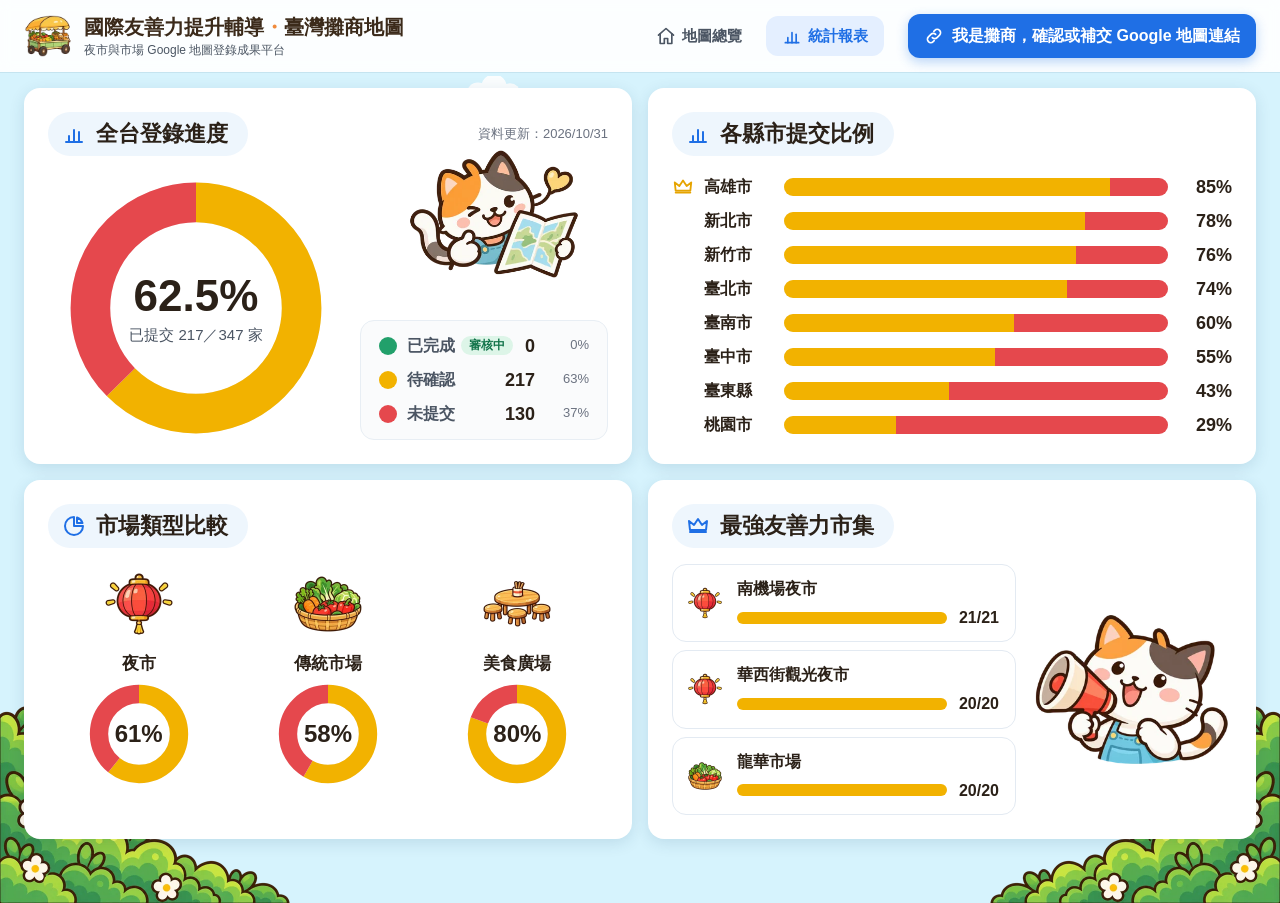
==== commit 4b576171: "統計頁測試，④ 改成「最強友善力市集」（PLAN 任務 17） - tests/stats.test.mjs：stats-page-assets §五.6 的 7 項，用假資料確認圖表跟著資料變 - " ====
--- a/web/stats.html
+++ b/web/stats.html
@@ -61,13 +61,13 @@
     <ul class="st-type-list"></ul>
   </section>
 
-  <section class="card st-card st-weak" aria-labelledby="st-weak-title">
+  <section class="card st-card st-top" aria-labelledby="st-top-title">
     <div class="st-head">
-      <h2 id="st-weak-title" class="st-title"><svg class="icon" aria-hidden="true"><use href="assets/icons.svg#target"/></svg>待加強市場</h2>
+      <h2 id="st-top-title" class="st-title"><svg class="icon" aria-hidden="true"><use href="assets/icons.svg#crown"/></svg>最強友善力市集</h2>
     </div>
-    <div class="st-weak-body">
-      <ul class="st-weak-list"></ul>
-      <p class="st-weak-empty" hidden>所有市場都已提交，太棒了！</p>
+    <div class="st-top-body">
+      <ul class="st-top-list"></ul>
+      <p class="st-top-empty" hidden>還沒有市場提交，一起加油！</p>
       <img class="st-megaphone" src="assets/mascots/cat-megaphone.webp" alt="" aria-hidden="true">
     </div>
   </section>
--- a/web/css/stats.css
+++ b/web/css/stats.css
@@ -111,25 +111,32 @@
 .st-type-list img { width: 80px; height: 80px; }
 .st-type-name { font-weight: 700; font-size: 17px; }
 
-/* ---------- ④ 待加強市場 ---------- */
-.st-weak-body { display: grid; grid-template-columns: minmax(0, 1fr) 200px; align-items: center; gap: 16px; flex: 1; }
-.st-weak-list { list-style: none; margin: 0; padding: 0; display: grid; gap: 8px; }
-.st-weak-list li {
+/* ---------- ④ 最強友善力市集 ---------- */
+.st-top-body { display: grid; grid-template-columns: minmax(0, 1fr) 200px; align-items: center; gap: 16px; flex: 1; }
+.st-top-list { list-style: none; margin: 0; padding: 0; display: grid; gap: 8px; }
+.st-top-list li {
   display: grid; grid-template-columns: 40px minmax(0, 1fr) auto; grid-template-rows: auto auto;
   column-gap: 12px; row-gap: 6px; align-items: center;
   padding: 12px 16px 12px 12px; border: 1.5px solid #E3EAF2; border-radius: 14px; background: #fff;
 }
-.st-weak-list img { grid-row: 1 / 3; width: 40px; height: 40px; }
-.st-weak-name { grid-column: 2 / 4; font-weight: 700; font-size: 16px; overflow-wrap: anywhere; }
-.st-weak-list .st-bar { --bar-h: 12px; }
+.st-top-list img { grid-row: 1 / 3; width: 40px; height: 40px; }
+.st-top-name { grid-column: 2 / 4; font-weight: 700; font-size: 16px; overflow-wrap: anywhere; }
+.st-top-list .st-bar { --bar-h: 12px; }
 .st-frac { font-weight: 800; font-size: 16px; }
-.st-weak-empty { margin: 0; font-size: 20px; font-weight: 900; }
+.st-top-empty { margin: 0; font-size: 20px; font-weight: 900; }
 .st-megaphone { width: 200px; pointer-events: none; }
 
 .st-empty { grid-column: 1 / -1; text-align: center; font-weight: 700; color: var(--body); }
 
-/* ---------- 窄的 2×2（1024～1279）：卡片約 430 寬，甜甜圈和貓縮小，圖例才放得下 ---------- */
-@media (min-width: 1024px) and (max-width: 1279px) {
+/* 1280～1439：圖例的「審核中」會換行、圖例變高，貓縮小才不壓到圖例 */
+@media (max-width: 1439px) {
+  .st-cat { width: 180px; }
+}
+
+/* ---------- 窄的 2×2（1024～1279）：卡片約 430 寬，甜甜圈和貓縮小，圖例才放得下 ----------
+   不寫 min-width: 1024px：螢幕縮放不是整數時寬度可能是 1023.5，會兩組都不符合。
+   1023 以下由後面的單欄設定蓋過去。 */
+@media (max-width: 1279px) {
   .st-donut-lg { width: 190px; height: 190px; }
   .st-overview-body .st-donut-lg { margin-left: 0; }
   .st-overview-body { gap: 20px; }
@@ -139,7 +146,7 @@
   .st-legend { padding: 10px 12px; }
   .st-legend li { grid-template-columns: 16px minmax(0, 1fr) auto 36px; gap: 8px; }
   .st-legend .dot { width: 16px; height: 16px; }
-  .st-weak-body { grid-template-columns: minmax(0, 1fr) 140px; }
+  .st-top-body { grid-template-columns: minmax(0, 1fr) 140px; }
   .st-megaphone { width: 140px; }
 }
 
@@ -163,7 +170,8 @@
   .st-sub { font-size: 12px; margin-top: 2px; display: flex; flex-direction: column; }
   .st-legend { margin: 0; padding: 0; border: 0; background: none; gap: 12px; }
   /* 窄螢幕不顯示百分比，避免和「審核中」重疊（RESPONSIVE_LAYOUT §13.2） */
-  .st-legend li { grid-template-columns: 18px minmax(0, 1fr) auto; }
+  .st-legend li { grid-template-columns: 18px minmax(0, 1fr) auto; gap: 10px; }
+  .st-legend .dot { width: 18px; height: 18px; }
   .st-legend small { display: none; }
   .st-legend b { font-size: 16px; }
   .st-county-list li { grid-template-columns: 18px 4em minmax(0, 1fr) 3em; gap: 6px; }
@@ -174,11 +182,11 @@
   .st-type-name { font-size: 14px; }
   .st-donut-sm { width: 68px; height: 68px; }
   .st-donut-sm b { font-size: 17px; }
-  .st-weak { position: relative; }
-  .st-weak-body { grid-template-columns: minmax(0, 1fr); }
+  .st-top { position: relative; }
+  .st-top-body { grid-template-columns: minmax(0, 1fr); }
   .st-megaphone { position: absolute; right: 12px; top: 4px; width: 72px; }
-  .st-weak-list li { grid-template-columns: 36px minmax(0, 1fr) auto; padding: 10px 12px 10px 10px; }
-  .st-weak-list img { width: 36px; height: 36px; }
-  .st-weak-name { font-size: 15px; }
+  .st-top-list li { grid-template-columns: 36px minmax(0, 1fr) auto; padding: 10px 12px 10px 10px; }
+  .st-top-list img { width: 36px; height: 36px; }
+  .st-top-name { font-size: 15px; }
   .st-frac { font-size: 15px; }
 }
